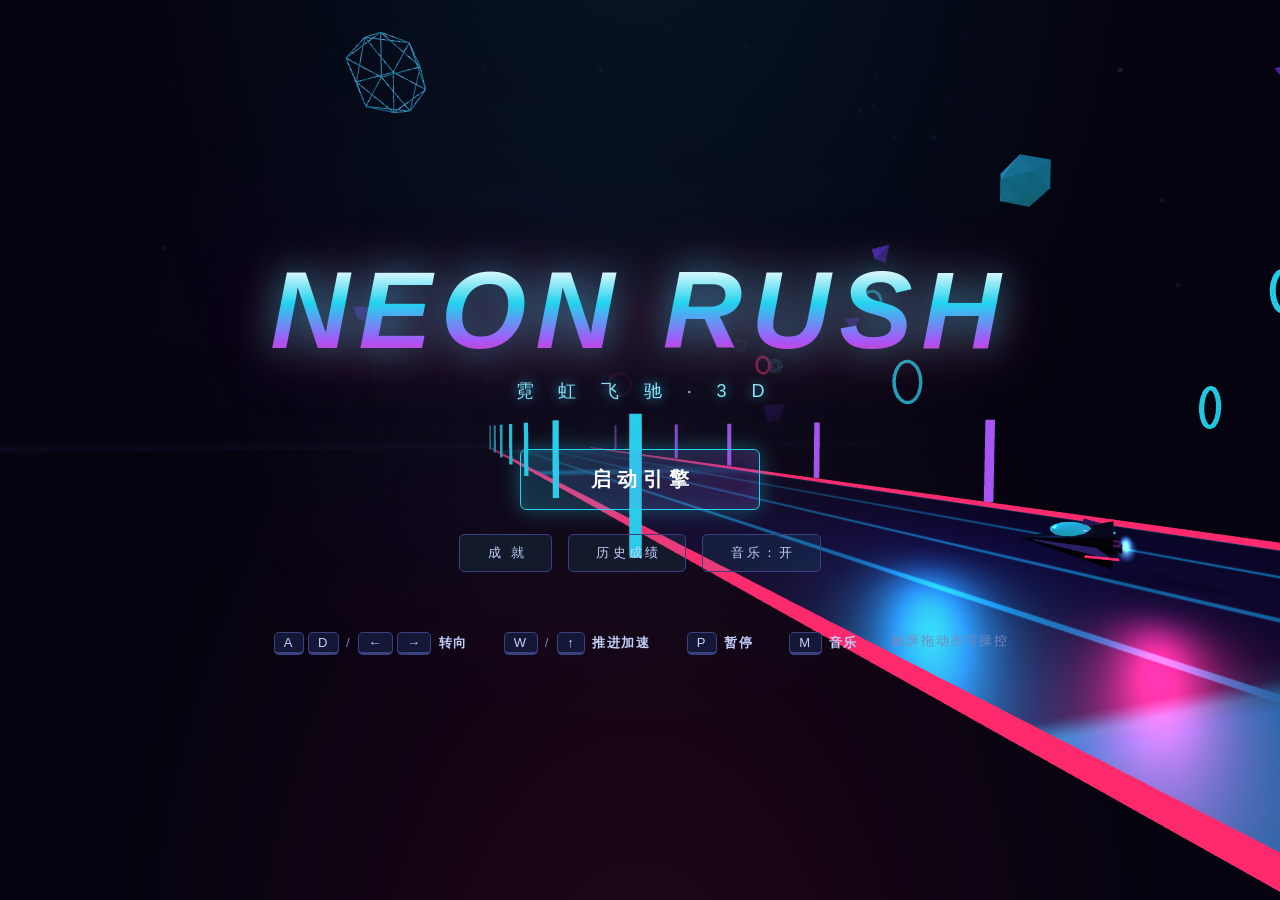
==== nihongfeichi/index.html @ 8ad2e84a "Add files via upload" ====
<!DOCTYPE html>
<html lang="zh-CN">
<head>
<meta charset="UTF-8">
<meta name="viewport" content="width=device-width, initial-scale=1.0, user-scalable=no">
<title>霓虹飞驰 · Neon Rush 3D</title>
<link rel="stylesheet" href="css/style.css">
</head>
<body>

<div id="loading"><div class="spin"></div><p>正在构建霓虹世界…</p></div>

<div id="menu" class="overlay hidden">
  <div class="title">NEON RUSH</div>
  <div class="subtitle">霓 虹 飞 驰 · 3 D</div>
  <button class="btn" id="startBtn">启动引擎</button>
  <div class="menu-row">
    <button class="btn-sm" id="achBtn">成 就</button>
    <button class="btn-sm" id="histBtn">历史成绩</button>
    <button class="btn-sm" id="musicBtn">音乐：开</button>
  </div>
  <div class="hiscore" id="hiscore"></div>
  <div class="help">
    <span><kbd>A</kbd><kbd>D</kbd> / <kbd>←</kbd><kbd>→</kbd> <b>转向</b></span>
    <span><kbd>W</kbd> / <kbd>↑</kbd> <b>推进加速</b></span>
    <span><kbd>P</kbd> <b>暂停</b></span>
    <span><kbd>M</kbd> <b>音乐</b></span>
    <span>触屏拖动亦可操控</span>
  </div>
</div>

<div id="hud" class="hidden">
  <div class="hud-box" id="scoreBox"><div class="label">SCORE</div><div id="score">0</div></div>
  <div class="hud-box" id="gemBox"><div class="label">CRYSTAL</div><div id="gems">◆ 0</div></div>
  <div class="hud-box" id="speedBox"><div class="label">VELOCITY</div><div id="speed">0 km/h</div></div>
  <div id="combo"></div>
  <div id="shieldIcon">◈ SHIELD ONLINE</div>
  <div id="powers"></div>
  <div id="msg"></div>
</div>
<div id="vignette"></div>

<div id="over" class="overlay hidden">
  <div class="over-title">GAME OVER</div>
  <div id="newRecord" class="hidden">★ 新纪录 ★</div>
  <div class="stats">
    <div class="stat"><div class="label">SCORE</div><div class="val" id="finalScore">0</div></div>
    <div class="stat"><div class="label">CRYSTAL</div><div class="val" id="finalGems" style="text-shadow:0 0 16px rgba(255,209,102,.8)">0</div></div>
    <div class="stat"><div class="label">DISTANCE</div><div class="val" id="finalDist">0m</div></div>
  </div>
  <button class="btn" id="retryBtn">再次出击</button>
  <div class="menu-row"><button class="btn-sm" id="homeBtn">返回主页</button></div>
  <div class="help" style="margin-top:22px"><span>按 <kbd>R</kbd> 快速重开 · <kbd>Esc</kbd> 返回主页</span></div>
</div>

<div id="achPanel" class="overlay panel hidden">
  <div class="over-title" style="font-size:clamp(30px,5vw,54px)">ACHIEVEMENTS</div>
  <div class="panel-list" id="achList"></div>
  <div class="menu-row">
    <button class="btn-sm btn-danger" id="achClear">清除成就</button>
    <button class="btn-sm" id="achClose">返 回</button>
  </div>
</div>

<div id="historyPanel" class="overlay panel hidden">
  <div class="over-title" style="font-size:clamp(30px,5vw,54px)">HISTORY</div>
  <div class="panel-list" id="historyList"></div>
  <div class="menu-row">
    <button class="btn-sm btn-danger" id="histClear">清除记录</button>
    <button class="btn-sm" id="histClose">返 回</button>
  </div>
</div>

<div id="toast"></div>

<script src="three.min.js"></script>
<script type="module" src="js/main.js"></script>
</body>
</html>
---- nihongfeichi/css/style.css ----
* { margin:0; padding:0; box-sizing:border-box; }
html,body { width:100%; height:100%; overflow:hidden; background:#05030f;
  font-family:'Segoe UI','Microsoft YaHei',sans-serif; user-select:none; }
canvas { display:block; position:fixed; inset:0; }
.hidden { display:none !important; }

/* ---------- 覆盖层通用 ---------- */
.overlay { position:fixed; inset:0; z-index:10; display:flex; flex-direction:column;
  align-items:center; justify-content:center; text-align:center; }

/* ---------- 开始菜单 ---------- */
#menu { background:radial-gradient(ellipse at 50% 120%, rgba(255,42,109,.12), transparent 60%),
         radial-gradient(ellipse at 50% -20%, rgba(34,211,238,.10), transparent 60%); }
.title { font-size:clamp(44px,9vw,110px); font-weight:900; letter-spacing:.08em; font-style:italic;
  background:linear-gradient(180deg,#fff 15%,#22d3ee 45%,#a855f7 75%,#ff2a6d);
  -webkit-background-clip:text; background-clip:text; color:transparent;
  filter:drop-shadow(0 0 18px rgba(34,211,238,.55)) drop-shadow(0 6px 30px rgba(255,42,109,.35)); }
.subtitle { margin-top:6px; font-size:clamp(13px,2vw,18px); letter-spacing:.55em; color:#8be9ff;
  text-shadow:0 0 12px rgba(34,211,238,.8); text-indent:.55em; }
.btn { margin-top:46px; padding:16px 64px; font-size:20px; font-weight:700; letter-spacing:.3em; text-indent:.3em;
  color:#fff; background:linear-gradient(90deg,rgba(34,211,238,.18),rgba(168,85,247,.18));
  border:1px solid #22d3ee; border-radius:6px; cursor:pointer; position:relative; transition:.25s;
  box-shadow:0 0 22px rgba(34,211,238,.35), inset 0 0 22px rgba(34,211,238,.12); }
.btn:hover { transform:translateY(-2px) scale(1.03); border-color:#ff2a6d;
  box-shadow:0 0 34px rgba(255,42,109,.55), inset 0 0 26px rgba(255,42,109,.18); }
.hiscore { margin-top:22px; color:#ffd166; font-size:15px; letter-spacing:.2em;
  text-shadow:0 0 10px rgba(255,209,102,.7); }
.help { margin-top:38px; display:flex; gap:34px; color:#7d86b8; font-size:13px; letter-spacing:.12em;
  flex-wrap:wrap; justify-content:center; padding:0 20px; }
.help b { color:#c3cffb; }
kbd { display:inline-block; padding:2px 9px; border:1px solid #3a4180; border-bottom-width:3px;
  border-radius:5px; background:#141736; color:#c3cffb; font-family:inherit; margin:0 2px; }

/* ---------- HUD ---------- */
#hud { position:fixed; inset:0; z-index:5; pointer-events:none; }
.hud-box { position:absolute; padding:14px 22px; }
#scoreBox { top:18px; left:22px; }
.label { font-size:11px; letter-spacing:.4em; color:#7d86b8; }
#score { font-size:44px; font-weight:900; font-style:italic; color:#fff; line-height:1;
  text-shadow:0 0 14px rgba(34,211,238,.9), 0 0 40px rgba(34,211,238,.4); font-variant-numeric:tabular-nums; }
#gemBox { top:20px; right:22px; text-align:right; }
#gems { font-size:32px; font-weight:800; color:#ffd166; text-shadow:0 0 14px rgba(255,209,102,.8);
  font-variant-numeric:tabular-nums; }
#speedBox { top:96px; left:22px; }
#speed { font-size:22px; font-weight:700; color:#22d3ee; text-shadow:0 0 10px rgba(34,211,238,.8);
  font-variant-numeric:tabular-nums; }
#combo { position:absolute; top:26px; left:50%; transform:translateX(-50%);
  font-size:26px; font-weight:900; font-style:italic; color:#ff2a6d; letter-spacing:.15em;
  text-shadow:0 0 16px rgba(255,42,109,.9); opacity:0; transition:opacity .2s; }
#shieldIcon { position:absolute; bottom:24px; right:24px; font-size:15px; letter-spacing:.2em;
  color:#34d399; text-shadow:0 0 12px rgba(52,211,153,.9); opacity:0; transition:opacity .3s; }
#msg { position:absolute; top:38%; left:50%; transform:translate(-50%,-50%); font-size:30px;
  font-weight:900; color:#fff; letter-spacing:.3em; text-shadow:0 0 20px #22d3ee; opacity:0; }
#vignette { position:fixed; inset:0; pointer-events:none; z-index:6;
  box-shadow:inset 0 0 180px rgba(255,20,60,0); transition:box-shadow .12s; }

/* ---------- 结算 ---------- */
#over { background:rgba(4,2,16,.72); backdrop-filter:blur(6px); }
.over-title { font-size:clamp(40px,7vw,84px); font-weight:900; font-style:italic;
  background:linear-gradient(180deg,#fff,#ff2a6d); -webkit-background-clip:text; background-clip:text;
  color:transparent; filter:drop-shadow(0 0 24px rgba(255,42,109,.6)); }
.stats { margin-top:30px; display:flex; gap:56px; }
.stat .label { text-align:center; }
.stat .val { font-size:44px; font-weight:900; color:#fff; text-shadow:0 0 16px rgba(34,211,238,.8);
  font-variant-numeric:tabular-nums; }
#newRecord { margin-top:18px; color:#ffd166; font-size:17px; letter-spacing:.3em;
  text-shadow:0 0 14px rgba(255,209,102,.9); }

/* ---------- 菜单小按钮 ---------- */
.menu-row { margin-top:24px; display:flex; gap:16px; flex-wrap:wrap; justify-content:center; }
.btn-sm { padding:9px 24px; font-size:13px; letter-spacing:.25em; text-indent:.25em;
  color:#c3cffb; background:rgba(34,211,238,.08); border:1px solid #3a4180;
  border-radius:5px; cursor:pointer; transition:.2s; font-family:inherit; }
.btn-sm:hover { border-color:#22d3ee; color:#fff; box-shadow:0 0 14px rgba(34,211,238,.3); }
.btn-danger { border-color:#7a2038; color:#ff8fa3; background:rgba(255,42,109,.08); }
.btn-danger:hover { border-color:#ff2a6d; color:#fff; box-shadow:0 0 14px rgba(255,42,109,.4); }

/* ---------- 面板页（成就 / 历史成绩） ---------- */
.panel { background:rgba(4,2,16,.85); backdrop-filter:blur(8px); z-index:20; }
.panel-list { margin-top:26px; width:min(520px,88vw); max-height:52vh; overflow-y:auto;
  display:flex; flex-direction:column; gap:10px; padding:4px; }
.panel-item { display:flex; align-items:center; gap:14px; padding:12px 16px;
  border:1px solid #232a55; border-radius:8px; background:rgba(20,23,54,.5); text-align:left; }
.panel-item.hl { border-color:rgba(255,209,102,.55); background:rgba(60,45,10,.25); }
.panel-ico { font-size:22px; width:32px; text-align:center; color:#ffd166;
  text-shadow:0 0 10px rgba(255,209,102,.8); flex-shrink:0; }
.panel-name { font-size:15px; color:#fff; letter-spacing:.1em; }
.panel-desc { font-size:12px; color:#7d86b8; margin-top:3px; }
.panel-item.locked .panel-ico { color:#3a4180; text-shadow:none; }
.panel-item.locked .panel-name { color:#4a5188; }
.panel-main { flex:1; }

/* ---------- 成就解锁提示 ---------- */
#toast { position:fixed; left:50%; bottom:90px; transform:translateX(-50%) translateY(30px);
  z-index:30; padding:14px 30px; background:linear-gradient(90deg,rgba(60,45,10,.94),rgba(30,25,8,.94));
  border:1px solid #ffd166; border-radius:8px; color:#ffd166; font-size:16px; letter-spacing:.12em;
  box-shadow:0 0 26px rgba(255,209,102,.45); opacity:0; pointer-events:none; transition:all .35s ease; }
#toast.show { opacity:1; transform:translateX(-50%) translateY(0); }

/* ---------- 道具状态 ---------- */
#powers { position:absolute; bottom:24px; left:22px; display:flex; flex-direction:column; gap:6px;
  font-size:14px; letter-spacing:.12em; }
.pow { padding:5px 12px; border-radius:5px; background:rgba(10,12,32,.65); border:1px solid;
  font-variant-numeric:tabular-nums; }

/* ---------- 加载 ---------- */
#loading { position:fixed; inset:0; z-index:99; background:#05030f; display:flex;
  flex-direction:column; align-items:center; justify-content:center; gap:18px; }
.spin { width:46px; height:46px; border:3px solid rgba(34,211,238,.15); border-top-color:#22d3ee;
  border-radius:50%; animation:sp 0.9s linear infinite; box-shadow:0 0 24px rgba(34,211,238,.3); }
@keyframes sp { to { transform:rotate(360deg); } }
#loading p { color:#7d86b8; letter-spacing:.4em; font-size:13px; text-indent:.4em; }
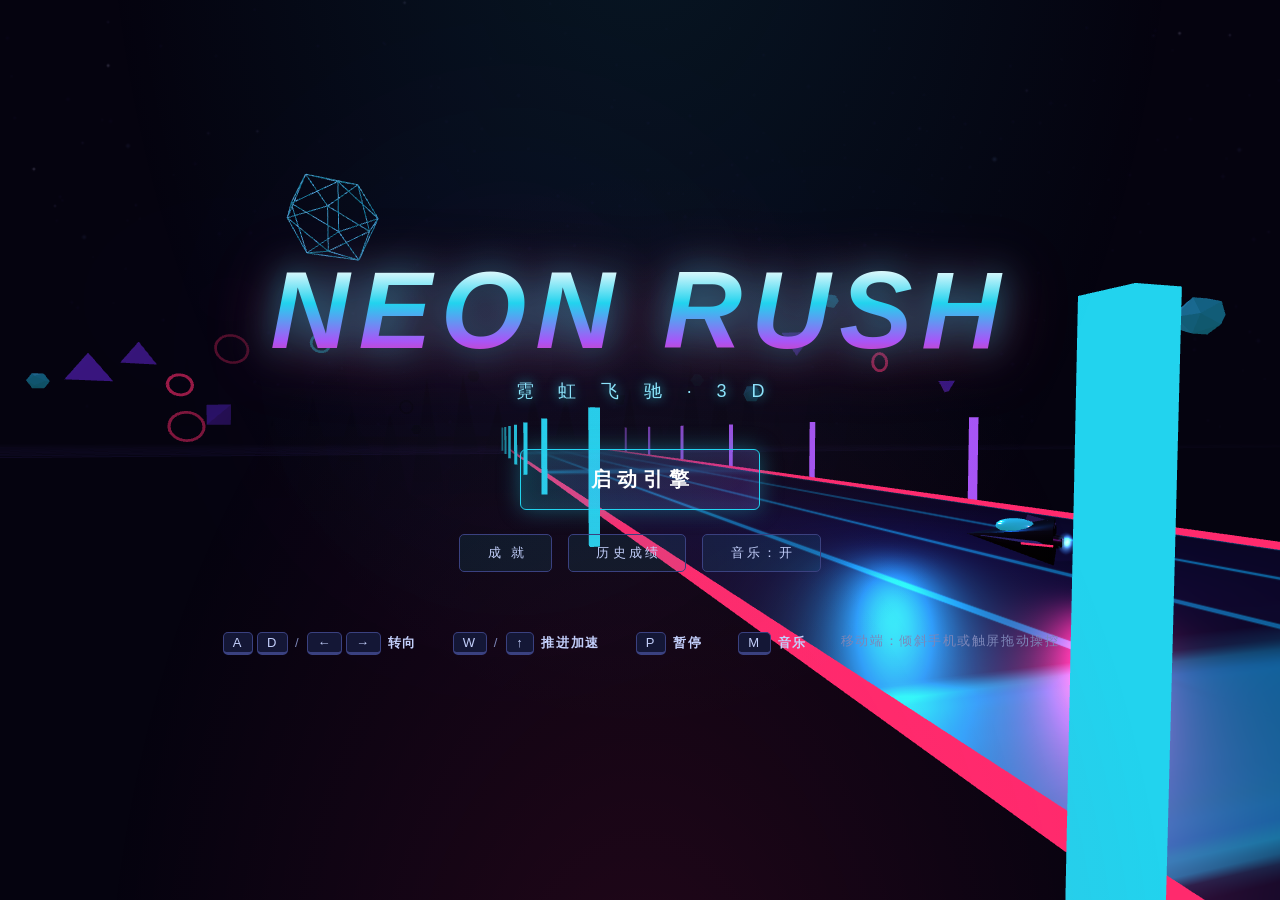
==== commit 118c5409: "Add files via upload" ====
--- a/nihongfeichi/index.html
+++ b/nihongfeichi/index.html
@@ -25,7 +25,7 @@
     <span><kbd>W</kbd> / <kbd>↑</kbd> <b>推进加速</b></span>
     <span><kbd>P</kbd> <b>暂停</b></span>
     <span><kbd>M</kbd> <b>音乐</b></span>
-    <span>触屏拖动亦可操控</span>
+    <span>移动端：倾斜手机或触屏拖动操控</span>
   </div>
 </div>
 
